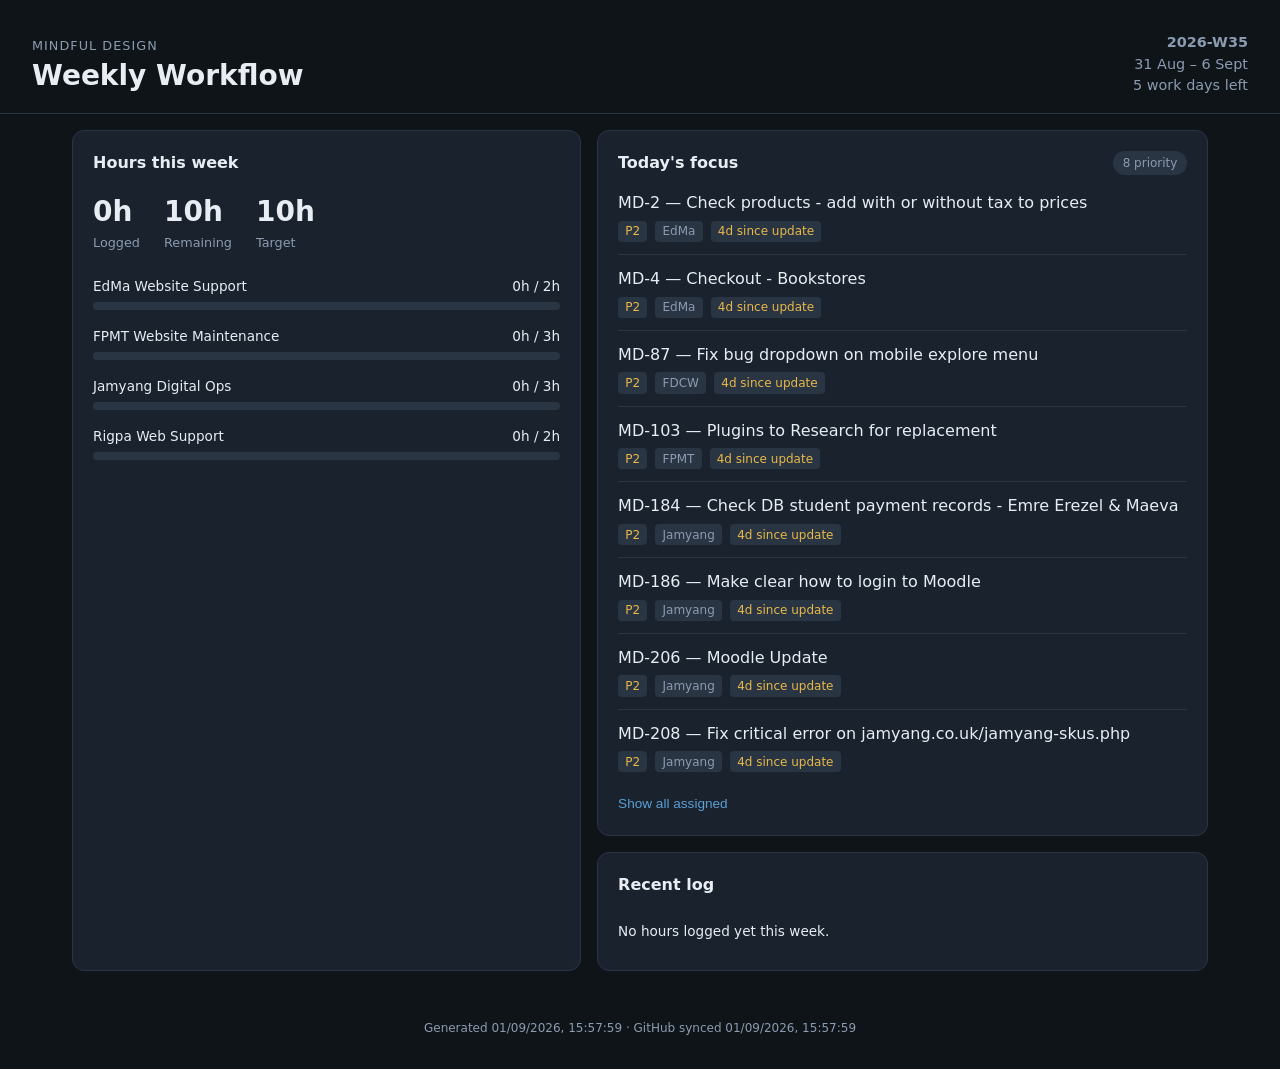
==== site/index.html @ 43096d39 "Add weekly workflow dashboard with GitHub sync and Cursor integration. Tracks MindfulOps hours again" ====
<!DOCTYPE html>
<html lang="en">
<head>
  <meta charset="UTF-8">
  <meta name="viewport" content="width=device-width, initial-scale=1.0">
  <title>Guy — Weekly Workflow</title>
  <link rel="stylesheet" href="style.css">
</head>
<body>
  <header class="header">
    <div>
      <p class="eyebrow">Mindful Design</p>
      <h1>Weekly Workflow</h1>
    </div>
    <div class="header-meta" id="week-meta">Loading…</div>
  </header>

  <main class="grid">
    <section class="card summary-card">
      <h2>Hours this week</h2>
      <div class="totals" id="totals"></div>
      <div class="projects" id="projects"></div>
    </section>

    <section class="card">
      <div class="card-head">
        <h2>Today&apos;s focus</h2>
        <span class="badge" id="priority-count"></span>
      </div>
      <ul class="ticket-list" id="priorities"></ul>
      <button type="button" class="link-btn" id="toggle-all" hidden>Show all assigned</button>
      <ul class="ticket-list all-list" id="all-assigned" hidden></ul>
    </section>

    <section class="card">
      <h2>Recent log</h2>
      <ul class="log-list" id="recent-log"></ul>
    </section>
  </main>

  <footer class="footer">
    <span id="sync-meta"></span>
  </footer>

  <script src="app.js"></script>
</body>
</html>
---- site/style.css ----
:root {
  --bg: #0f1419;
  --surface: #1a222d;
  --border: #2a3544;
  --text: #e8edf4;
  --muted: #8b9bb0;
  --accent: #5b9fd4;
  --accent-dim: #3d6f99;
  --ok: #6bbf8a;
  --warn: #e8b84a;
  --danger: #e07070;
  --p1: #e07070;
  --p2: #e8b84a;
  font-family: "SF Pro Text", "Segoe UI", system-ui, sans-serif;
}

* { box-sizing: border-box; margin: 0; padding: 0; }

body {
  background: var(--bg);
  color: var(--text);
  min-height: 100vh;
  line-height: 1.5;
}

.header {
  display: flex;
  justify-content: space-between;
  align-items: flex-end;
  padding: 2rem 2rem 1rem;
  border-bottom: 1px solid var(--border);
}

.eyebrow {
  color: var(--muted);
  font-size: 0.8rem;
  text-transform: uppercase;
  letter-spacing: 0.08em;
}

h1 { font-size: 1.75rem; font-weight: 600; }
h2 { font-size: 1rem; font-weight: 600; margin-bottom: 1rem; }

.header-meta {
  text-align: right;
  color: var(--muted);
  font-size: 0.9rem;
}

.grid {
  display: grid;
  grid-template-columns: 1fr 1.2fr;
  gap: 1rem;
  padding: 1rem 2rem 2rem;
  max-width: 1200px;
  margin: 0 auto;
}

.summary-card { grid-row: span 2; }

.card {
  background: var(--surface);
  border: 1px solid var(--border);
  border-radius: 12px;
  padding: 1.25rem;
}

.card-head {
  display: flex;
  justify-content: space-between;
  align-items: center;
  margin-bottom: 1rem;
}

.card-head h2 { margin-bottom: 0; }

.badge {
  background: var(--border);
  color: var(--muted);
  font-size: 0.75rem;
  padding: 0.2rem 0.6rem;
  border-radius: 999px;
}

.totals {
  display: flex;
  gap: 1.5rem;
  margin-bottom: 1.5rem;
  flex-wrap: wrap;
}

.stat-value { font-size: 1.75rem; font-weight: 700; }
.stat-label { color: var(--muted); font-size: 0.8rem; }

.project-row { margin-bottom: 1rem; }

.project-head {
  display: flex;
  justify-content: space-between;
  font-size: 0.85rem;
  margin-bottom: 0.35rem;
}

.bar-track {
  height: 8px;
  background: var(--border);
  border-radius: 999px;
  overflow: hidden;
}

.bar-fill {
  height: 100%;
  background: linear-gradient(90deg, var(--accent-dim), var(--accent));
  border-radius: 999px;
  transition: width 0.3s ease;
}

.bar-fill.over { background: var(--ok); }

.ticket-list { list-style: none; }

.ticket-list li {
  border-top: 1px solid var(--border);
  padding: 0.75rem 0;
}

.ticket-list li:first-child { border-top: none; padding-top: 0; }

.ticket-link {
  color: var(--text);
  text-decoration: none;
  font-weight: 500;
}

.ticket-link:hover { color: var(--accent); }

.ticket-meta {
  display: flex;
  gap: 0.5rem;
  flex-wrap: wrap;
  margin-top: 0.35rem;
  font-size: 0.75rem;
}

.tag {
  background: var(--border);
  color: var(--muted);
  padding: 0.1rem 0.45rem;
  border-radius: 4px;
}

.tag.p1 { color: var(--p1); }
.tag.p2 { color: var(--p2); }
.tag.stale { color: var(--warn); }

.log-list { list-style: none; }

.log-list li {
  display: flex;
  justify-content: space-between;
  gap: 1rem;
  padding: 0.5rem 0;
  border-top: 1px solid var(--border);
  font-size: 0.85rem;
}

.log-list li:first-child { border-top: none; }

.log-date { color: var(--muted); white-space: nowrap; }

.link-btn {
  background: none;
  border: none;
  color: var(--accent);
  cursor: pointer;
  font-size: 0.85rem;
  margin-top: 0.75rem;
  padding: 0;
}

.link-btn:hover { text-decoration: underline; }

.footer {
  text-align: center;
  color: var(--muted);
  font-size: 0.75rem;
  padding: 1rem 2rem 2rem;
}

@media (max-width: 768px) {
  .grid { grid-template-columns: 1fr; }
  .summary-card { grid-row: auto; }
  .header { flex-direction: column; align-items: flex-start; gap: 0.5rem; }
}
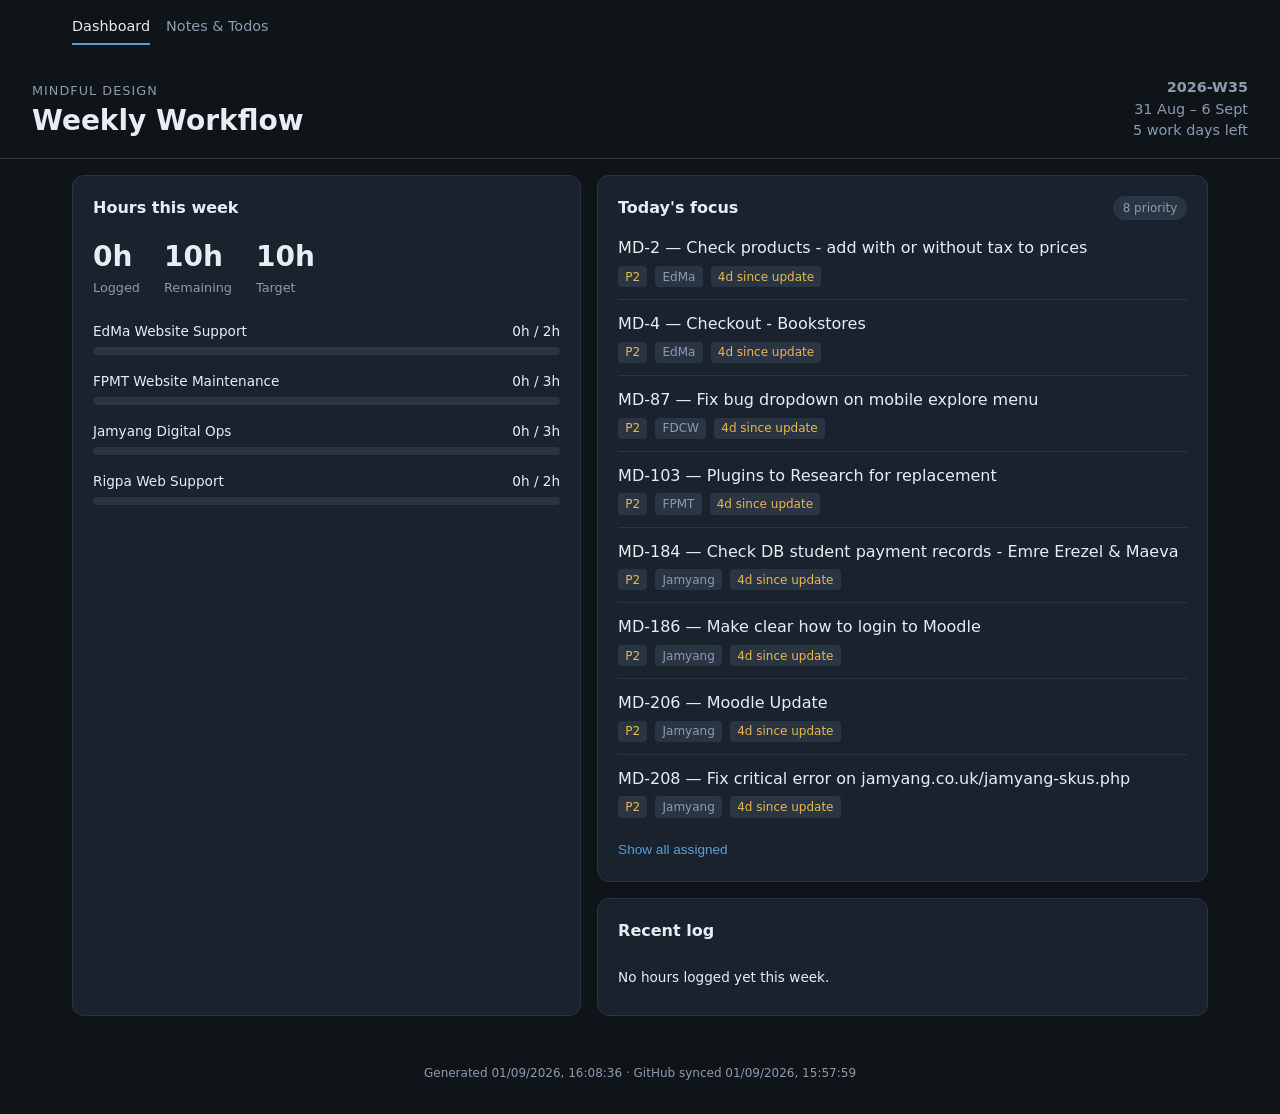
==== commit a41757f7: "Add notes/todos page synced from markdown and enable public Pages deploy. Personal content in data/n" ====
--- a/site/index.html
+++ b/site/index.html
@@ -7,6 +7,11 @@
   <link rel="stylesheet" href="style.css">
 </head>
 <body>
+  <nav class="nav">
+    <a href="index.html" class="active">Dashboard</a>
+    <a href="personal.html">Notes &amp; Todos</a>
+  </nav>
+
   <header class="header">
     <div>
       <p class="eyebrow">Mindful Design</p>
@@ -45,3 +50,4 @@
   <script src="app.js"></script>
 </body>
 </html>
+
--- a/site/style.css
+++ b/site/style.css
@@ -23,6 +23,28 @@
   line-height: 1.5;
 }
 
+.nav {
+  display: flex;
+  gap: 1rem;
+  padding: 1rem 2rem 0;
+  max-width: 1200px;
+  margin: 0 auto;
+}
+
+.nav a {
+  color: var(--muted);
+  text-decoration: none;
+  font-size: 0.9rem;
+  padding-bottom: 0.35rem;
+  border-bottom: 2px solid transparent;
+}
+
+.nav a:hover,
+.nav a.active {
+  color: var(--text);
+  border-bottom-color: var(--accent);
+}
+
 .header {
   display: flex;
   justify-content: space-between;
@@ -187,8 +209,77 @@
   padding: 1rem 2rem 2rem;
 }
 
+.personal-grid {
+  grid-template-columns: 1fr 1fr;
+}
+
+.source-hint {
+  color: var(--muted);
+  font-size: 0.8rem;
+  margin: -0.5rem 0 1rem;
+}
+
+.source-hint code {
+  background: var(--border);
+  padding: 0.1rem 0.35rem;
+  border-radius: 4px;
+  font-size: 0.75rem;
+}
+
+.markdown-body h2 {
+  font-size: 1rem;
+  margin: 1.25rem 0 0.5rem;
+}
+
+.markdown-body h2:first-child {
+  margin-top: 0;
+}
+
+.markdown-body ul {
+  margin-left: 1.25rem;
+  color: var(--muted);
+}
+
+.markdown-body p {
+  color: var(--muted);
+  margin-bottom: 0.75rem;
+}
+
+.todo-list {
+  list-style: none;
+}
+
+.todo-list li {
+  display: flex;
+  gap: 0.75rem;
+  align-items: flex-start;
+  padding: 0.6rem 0;
+  border-top: 1px solid var(--border);
+}
+
+.todo-list li:first-child {
+  border-top: none;
+}
+
+.todo-list li.done .todo-text {
+  color: var(--muted);
+  text-decoration: line-through;
+}
+
+.todo-check {
+  color: var(--accent);
+  flex-shrink: 0;
+  width: 1rem;
+}
+
+.todo-list li.done .todo-check {
+  color: var(--ok);
+}
+
 @media (max-width: 768px) {
   .grid { grid-template-columns: 1fr; }
+  .personal-grid { grid-template-columns: 1fr; }
   .summary-card { grid-row: auto; }
   .header { flex-direction: column; align-items: flex-start; gap: 0.5rem; }
 }
+
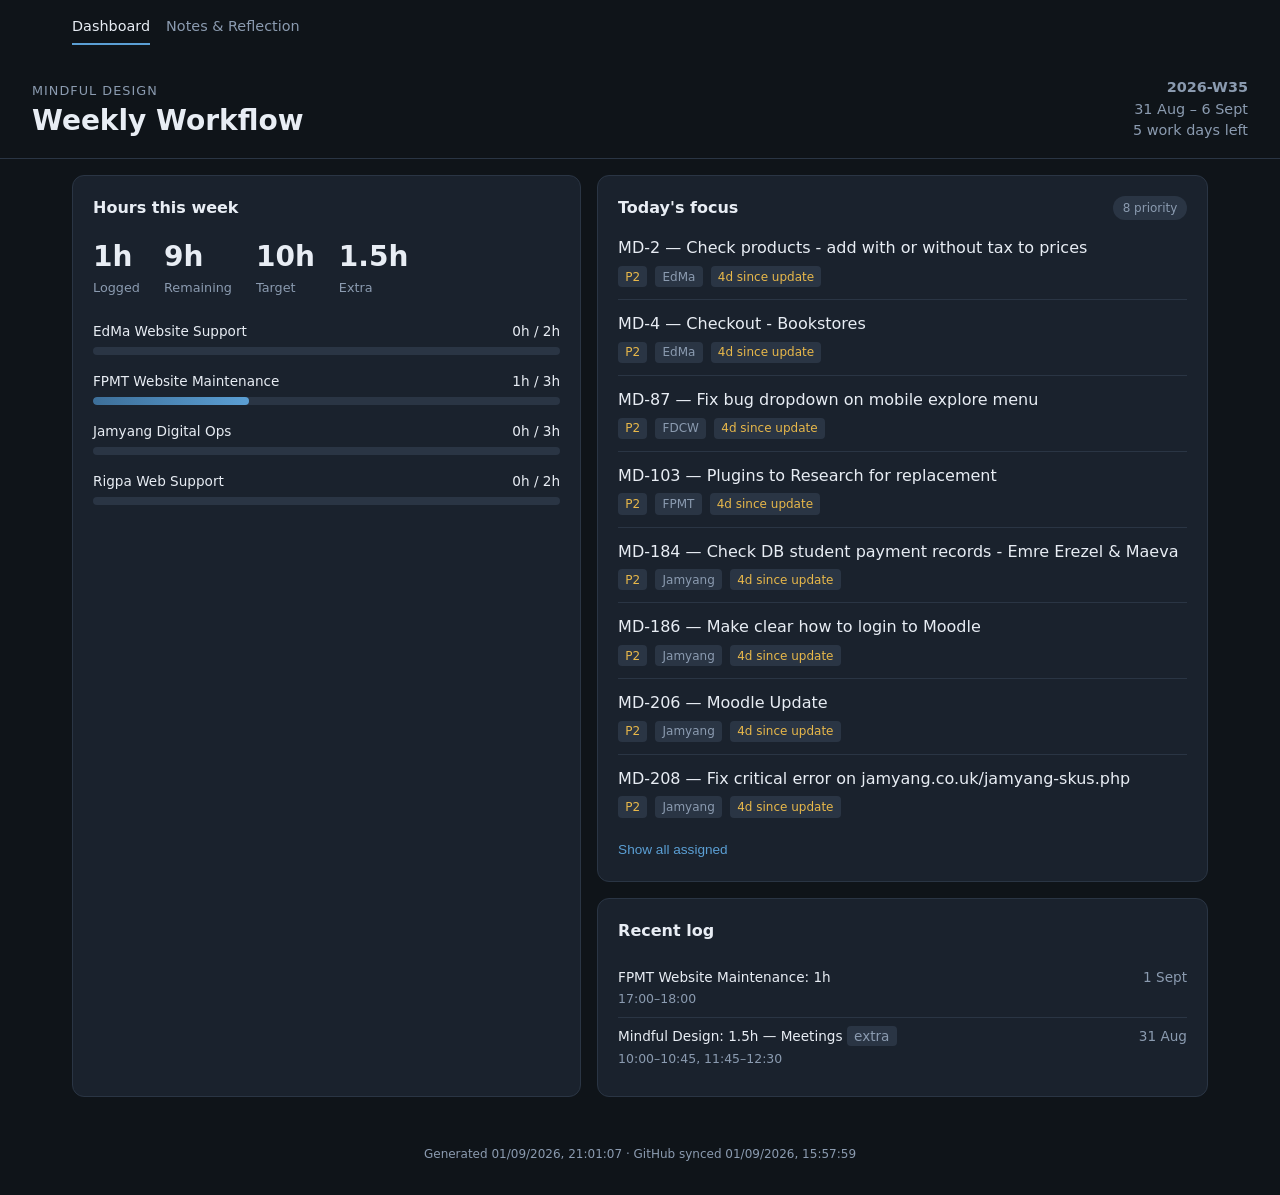
==== commit 10b49a0d: "Add daily reflection section with shutdown ritual and today's close-out. Logs 1h FPMT (17:00–18:00)," ====
--- a/site/index.html
+++ b/site/index.html
@@ -9,7 +9,7 @@
 <body>
   <nav class="nav">
     <a href="index.html" class="active">Dashboard</a>
-    <a href="personal.html">Notes &amp; Todos</a>
+    <a href="personal.html">Notes &amp; Reflection</a>
   </nav>
 
   <header class="header">
@@ -51,3 +51,4 @@
 </body>
 </html>
 
+
--- a/site/style.css
+++ b/site/style.css
@@ -184,6 +184,13 @@
   padding: 0.5rem 0;
   border-top: 1px solid var(--border);
   font-size: 0.85rem;
+  align-items: flex-start;
+}
+
+.log-times {
+  color: var(--muted);
+  font-size: 0.78rem;
+  margin-top: 0.2rem;
 }
 
 .log-list li:first-child { border-top: none; }
@@ -211,6 +218,62 @@
 
 .personal-grid {
   grid-template-columns: 1fr 1fr;
+  max-width: 1200px;
+  margin: 0 auto;
+  padding: 0 2rem 1rem;
+  gap: 1rem;
+}
+
+.reflection-card {
+  max-width: 1200px;
+  margin: 0 auto 1rem;
+  padding: 1.25rem 2rem;
+}
+
+.reflection-body {
+  margin-bottom: 1.5rem;
+}
+
+.reflection-block {
+  margin-bottom: 1.25rem;
+}
+
+.reflection-block h4 {
+  font-size: 0.85rem;
+  color: var(--muted);
+  text-transform: uppercase;
+  letter-spacing: 0.06em;
+  margin-bottom: 0.5rem;
+}
+
+.reflection-list {
+  margin-left: 1.25rem;
+  color: var(--text);
+}
+
+.reflection-list li {
+  margin-bottom: 0.35rem;
+}
+
+.subsection-title {
+  font-size: 0.95rem;
+  margin: 1.5rem 0 0.75rem;
+  padding-top: 1rem;
+  border-top: 1px solid var(--border);
+}
+
+.ritual-body ol {
+  margin-left: 1.25rem;
+  color: var(--muted);
+}
+
+.ritual-body li {
+  margin-bottom: 0.5rem;
+}
+
+.muted {
+  color: var(--muted);
+  font-size: 0.9rem;
 }
 
 .source-hint {
@@ -283,3 +346,5 @@
   .header { flex-direction: column; align-items: flex-start; gap: 0.5rem; }
 }
 
+
+
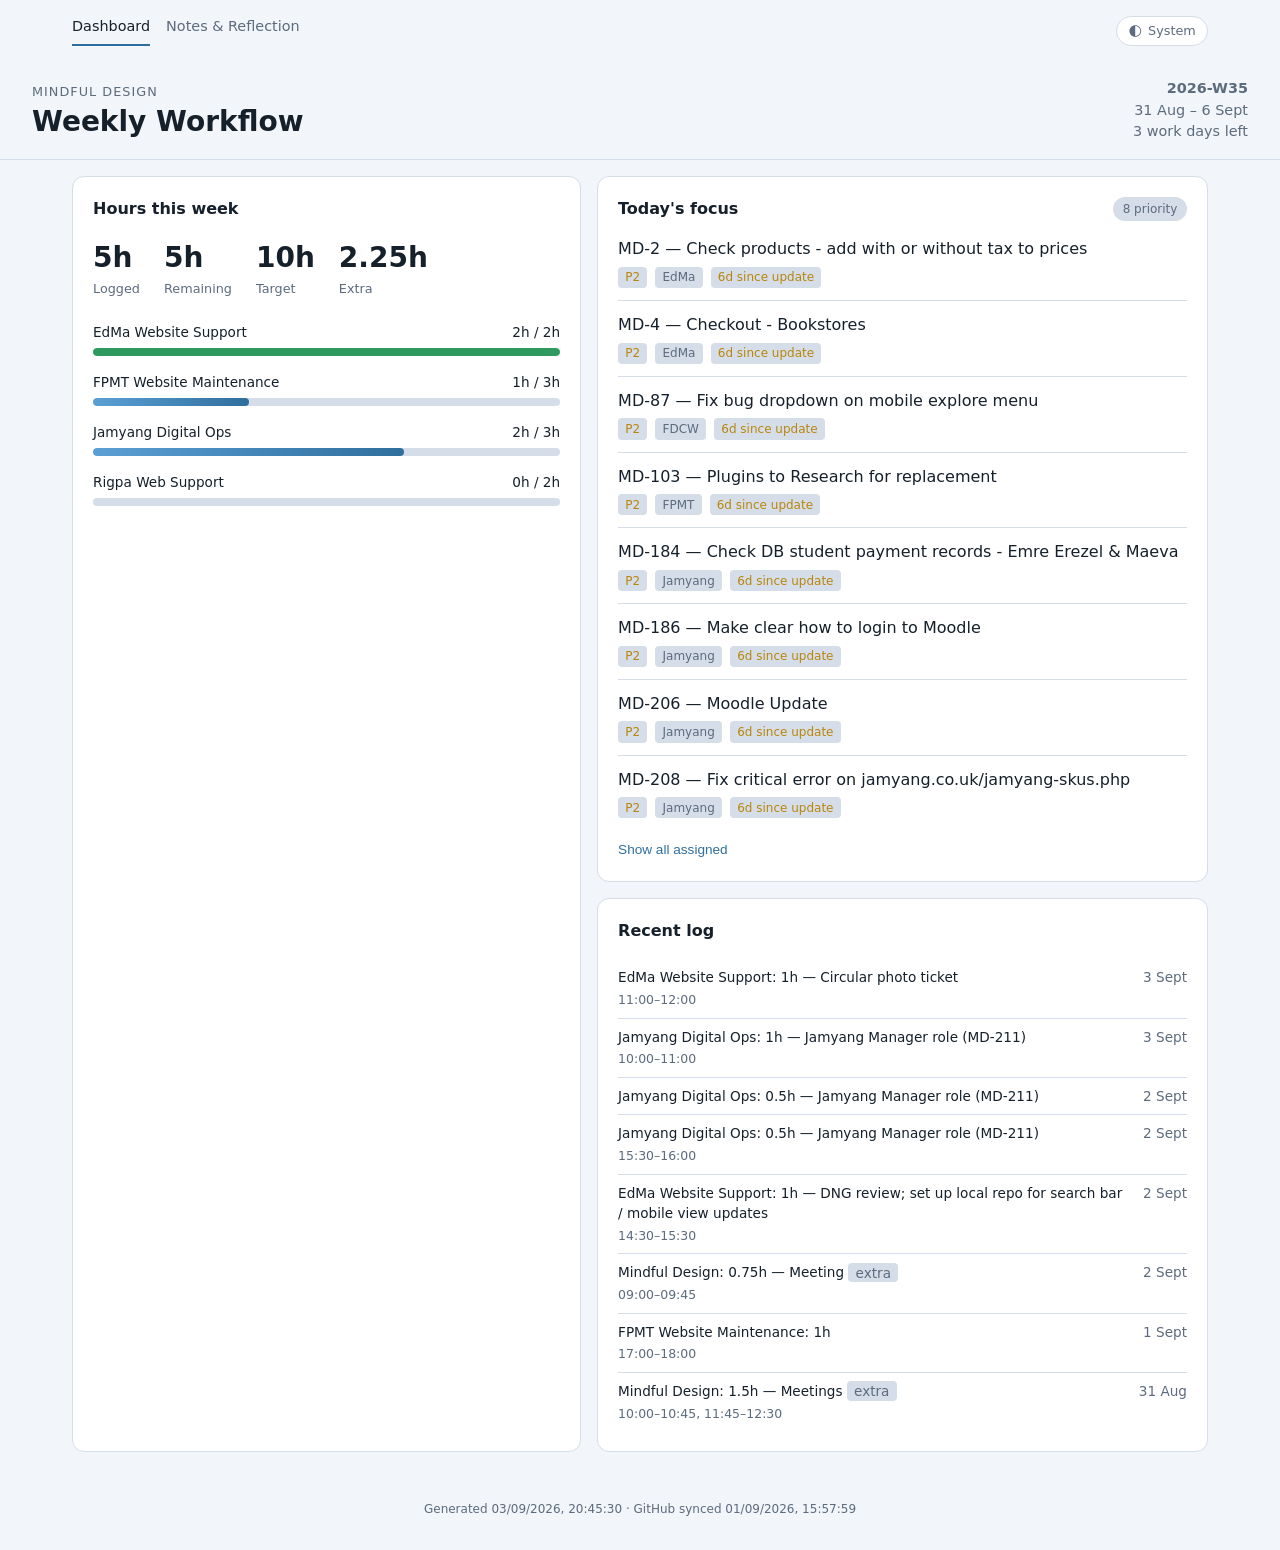
==== commit b54de17f: "Add system-synced light/dark theme with nav toggle. Co-authored-by: Cursor <cursoragent@cursor.com>" ====
--- a/site/index.html
+++ b/site/index.html
@@ -4,12 +4,26 @@
   <meta charset="UTF-8">
   <meta name="viewport" content="width=device-width, initial-scale=1.0">
   <title>Guy — Weekly Workflow</title>
+  <script>
+    (() => {
+      const stored = localStorage.getItem("dashboard-theme");
+      const pref = stored === "light" || stored === "dark" ? stored : "system";
+      const resolved = pref === "system"
+        ? (matchMedia("(prefers-color-scheme: dark)").matches ? "dark" : "light")
+        : pref;
+      document.documentElement.setAttribute("data-theme", resolved);
+      document.documentElement.setAttribute("data-theme-pref", pref);
+    })();
+  </script>
   <link rel="stylesheet" href="style.css">
 </head>
 <body>
   <nav class="nav">
-    <a href="index.html" class="active">Dashboard</a>
-    <a href="personal.html">Notes &amp; Reflection</a>
+    <div class="nav-links">
+      <a href="index.html" class="active">Dashboard</a>
+      <a href="personal.html">Notes &amp; Reflection</a>
+    </div>
+    <button type="button" class="theme-toggle" id="theme-toggle" aria-label="Toggle theme">System</button>
   </nav>
 
   <header class="header">
@@ -47,8 +61,7 @@
     <span id="sync-meta"></span>
   </footer>
 
+  <script src="theme.js"></script>
   <script src="app.js"></script>
 </body>
 </html>
-
-
--- a/site/style.css
+++ b/site/style.css
@@ -1,4 +1,22 @@
 :root {
+  color-scheme: light;
+  --bg: #f2f5f9;
+  --surface: #ffffff;
+  --border: #d5dde8;
+  --text: #15202b;
+  --muted: #5c6b7e;
+  --accent: #2f6f9e;
+  --accent-dim: #5b9fd4;
+  --ok: #2f9a5f;
+  --warn: #b8860b;
+  --danger: #c24b4b;
+  --p1: #c24b4b;
+  --p2: #b8860b;
+  font-family: "SF Pro Text", "Segoe UI", system-ui, sans-serif;
+}
+
+[data-theme="dark"] {
+  color-scheme: dark;
   --bg: #0f1419;
   --surface: #1a222d;
   --border: #2a3544;
@@ -11,7 +29,6 @@
   --danger: #e07070;
   --p1: #e07070;
   --p2: #e8b84a;
-  font-family: "SF Pro Text", "Segoe UI", system-ui, sans-serif;
 }
 
 * { box-sizing: border-box; margin: 0; padding: 0; }
@@ -25,12 +42,19 @@
 
 .nav {
   display: flex;
+  align-items: center;
+  justify-content: space-between;
   gap: 1rem;
   padding: 1rem 2rem 0;
   max-width: 1200px;
   margin: 0 auto;
 }
 
+.nav-links {
+  display: flex;
+  gap: 1rem;
+}
+
 .nav a {
   color: var(--muted);
   text-decoration: none;
@@ -43,6 +67,37 @@
 .nav a.active {
   color: var(--text);
   border-bottom-color: var(--accent);
+}
+
+.theme-toggle {
+  appearance: none;
+  border: 1px solid var(--border);
+  background: var(--surface);
+  color: var(--muted);
+  font: inherit;
+  font-size: 0.8rem;
+  line-height: 1;
+  padding: 0.4rem 0.7rem;
+  border-radius: 999px;
+  cursor: pointer;
+  display: inline-flex;
+  align-items: center;
+  gap: 0.4rem;
+  white-space: nowrap;
+}
+
+.theme-toggle:hover {
+  color: var(--text);
+  border-color: var(--accent);
+}
+
+.theme-toggle:focus-visible {
+  outline: 2px solid var(--accent);
+  outline-offset: 2px;
+}
+
+.theme-toggle-icon {
+  font-size: 0.95rem;
 }
 
 .header {
@@ -335,8 +390,17 @@
   width: 1rem;
 }
 
-.todo-list li.done .todo-check {
-  color: var(--ok);
+.todo-list li.priority .todo-check {
+  color: var(--warn);
+  font-weight: 700;
+}
+
+.todo-list li.priority .todo-text {
+  color: var(--warn);
+}
+
+.todo-list li.priority .todo-text strong {
+  font-weight: 600;
 }
 
 @media (max-width: 768px) {
@@ -348,3 +412,5 @@
 
 
 
+
+
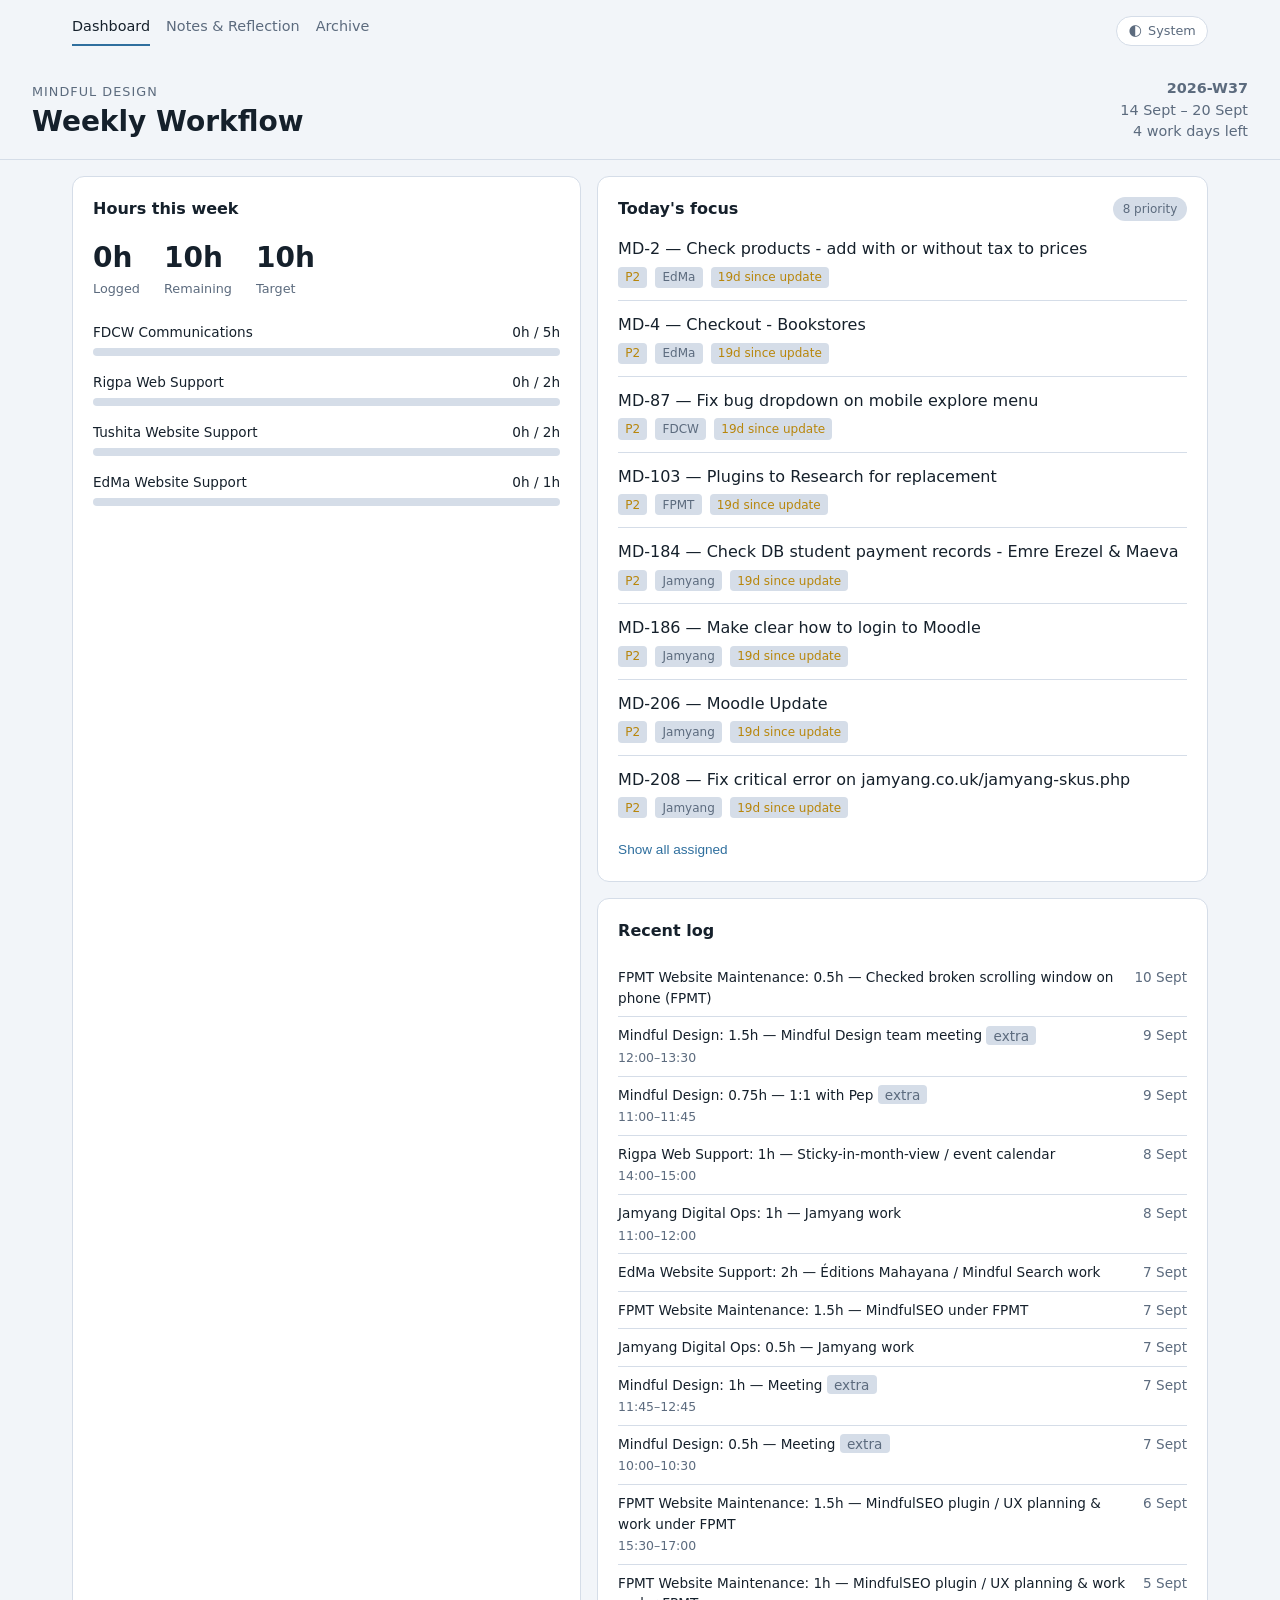
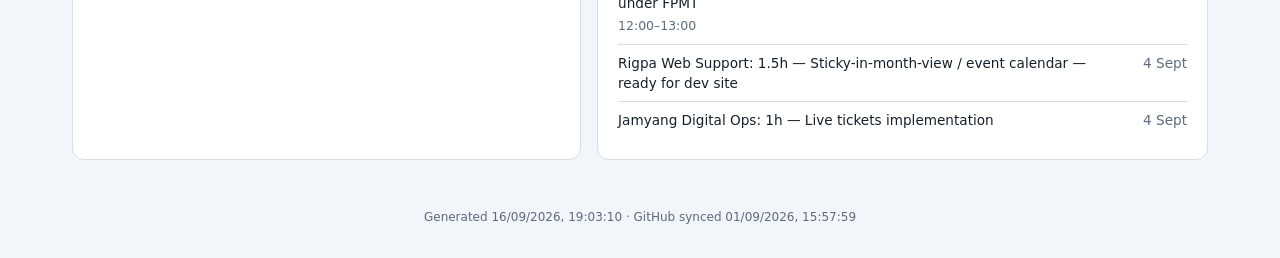
==== commit 505c2e8b: "Add W37 targets, archive page, and 10 Sep FPMT hours. Log 0.5h FPMT on 10 Sep, seed W37 (FDCW 5 / Ri" ====
--- a/site/index.html
+++ b/site/index.html
@@ -22,6 +22,7 @@
     <div class="nav-links">
       <a href="index.html" class="active">Dashboard</a>
       <a href="personal.html">Notes &amp; Reflection</a>
+      <a href="archive.html">Archive</a>
     </div>
     <button type="button" class="theme-toggle" id="theme-toggle" aria-label="Toggle theme">System</button>
   </nav>
--- a/site/style.css
+++ b/site/style.css
@@ -344,15 +344,22 @@
   font-size: 0.75rem;
 }
 
+.markdown-body h1,
 .markdown-body h2 {
   font-size: 1rem;
   margin: 1.25rem 0 0.5rem;
 }
 
+.markdown-body h1:first-child,
 .markdown-body h2:first-child {
   margin-top: 0;
 }
 
+.markdown-body h3 {
+  font-size: 0.9rem;
+  margin: 1rem 0 0.4rem;
+}
+
 .markdown-body ul {
   margin-left: 1.25rem;
   color: var(--muted);
@@ -361,6 +368,44 @@
 .markdown-body p {
   color: var(--muted);
   margin-bottom: 0.75rem;
+}
+
+.markdown-body a,
+.source-hint a {
+  color: var(--accent);
+}
+
+.archive-intro {
+  max-width: 1200px;
+  margin: 0 auto 1rem;
+}
+
+.archive-weeks {
+  display: grid;
+  gap: 1rem;
+}
+
+.archive-week {
+  border: 1px solid var(--border);
+  border-radius: 10px;
+  padding: 1rem;
+}
+
+.archive-week h3 {
+  font-size: 1rem;
+  margin: 0;
+}
+
+.archive-week .muted {
+  margin-bottom: 0.85rem;
+}
+
+.archive-current-note {
+  margin-bottom: 0.75rem;
+}
+
+.archive-current-note a {
+  color: var(--accent);
 }
 
 .todo-list {
